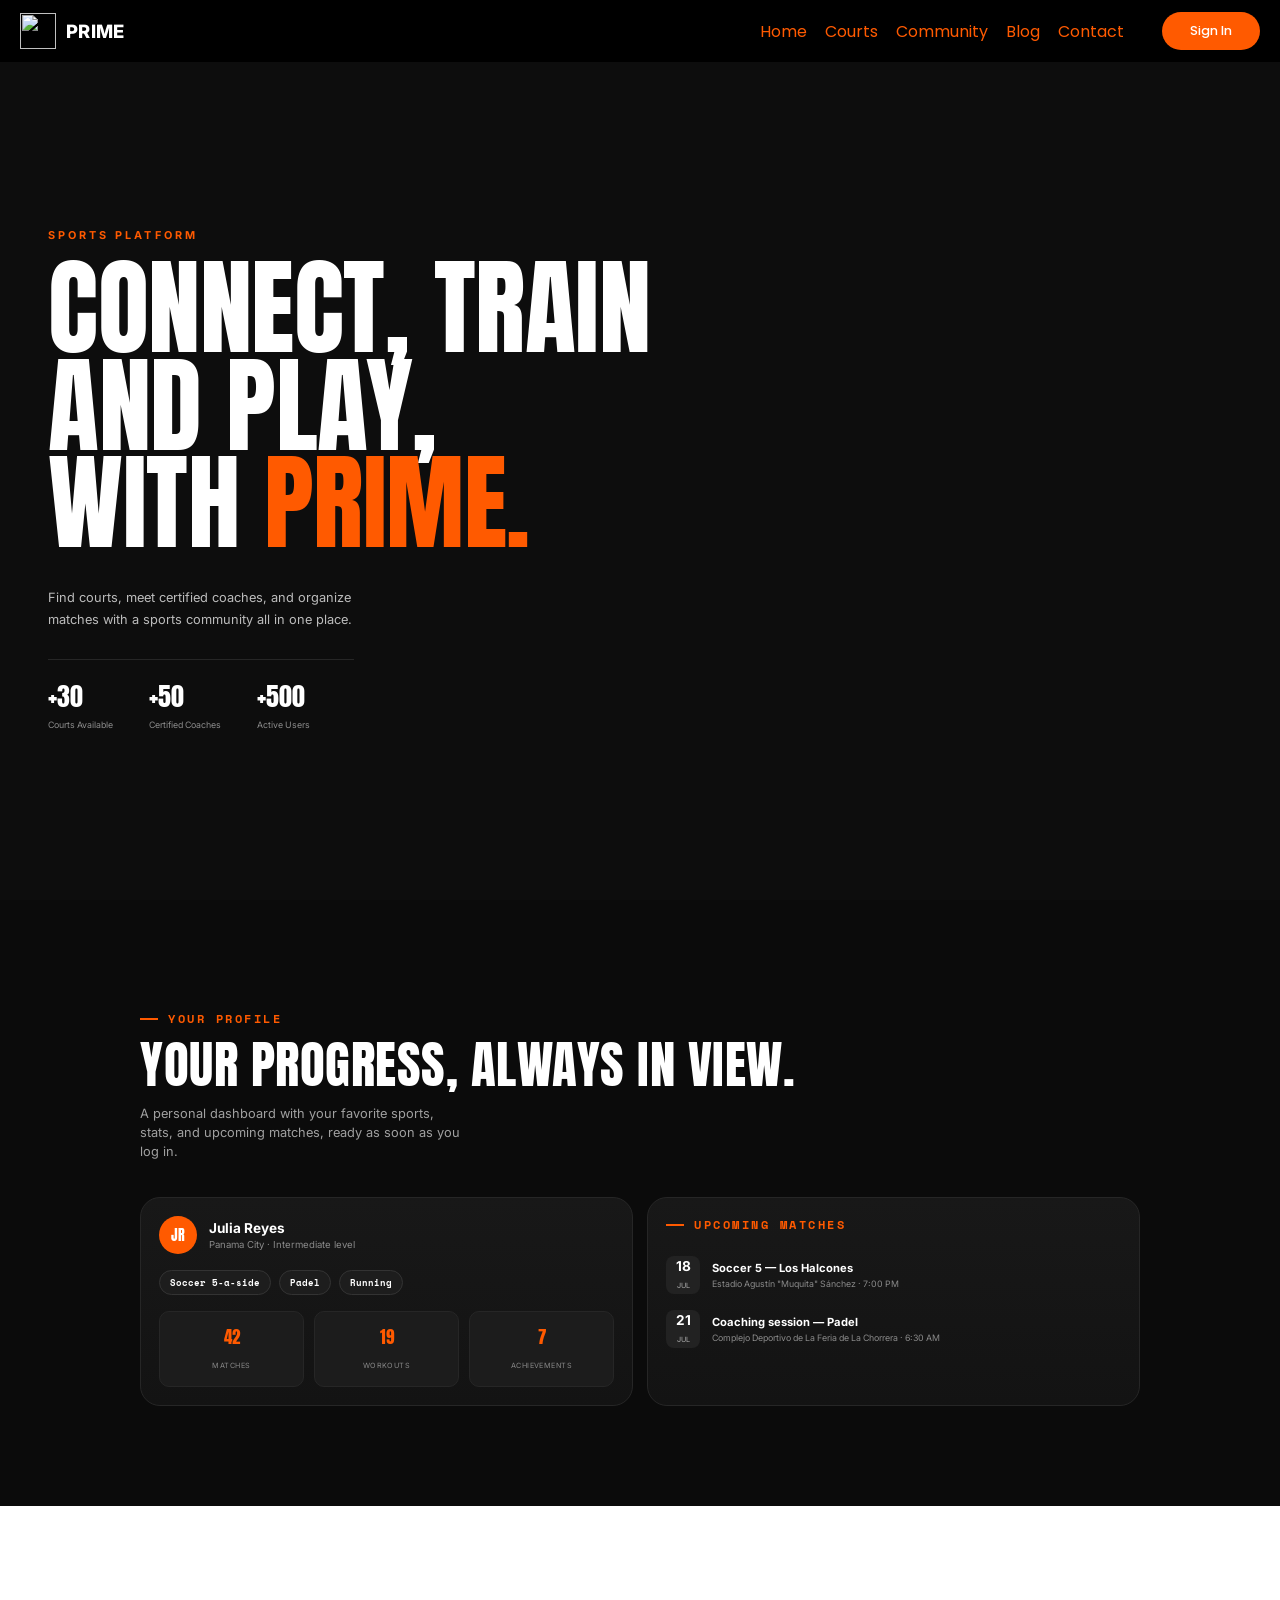
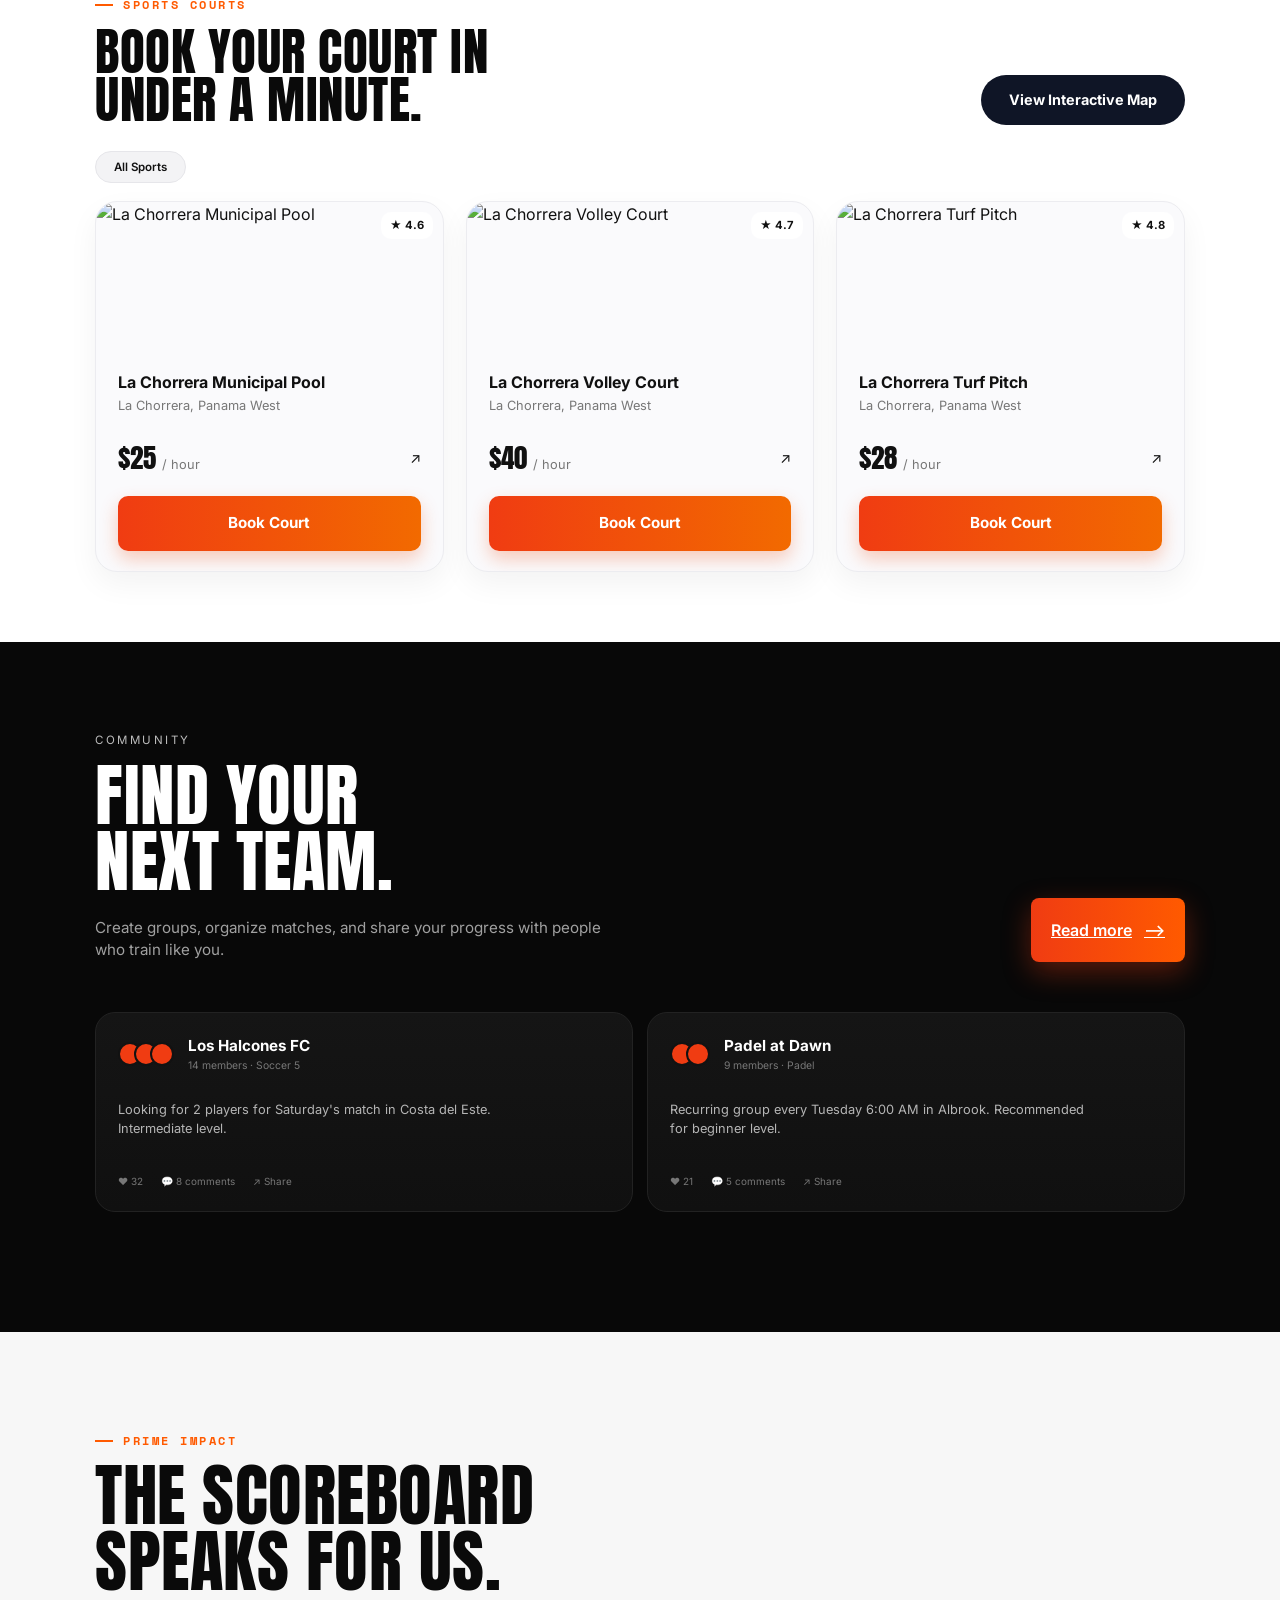
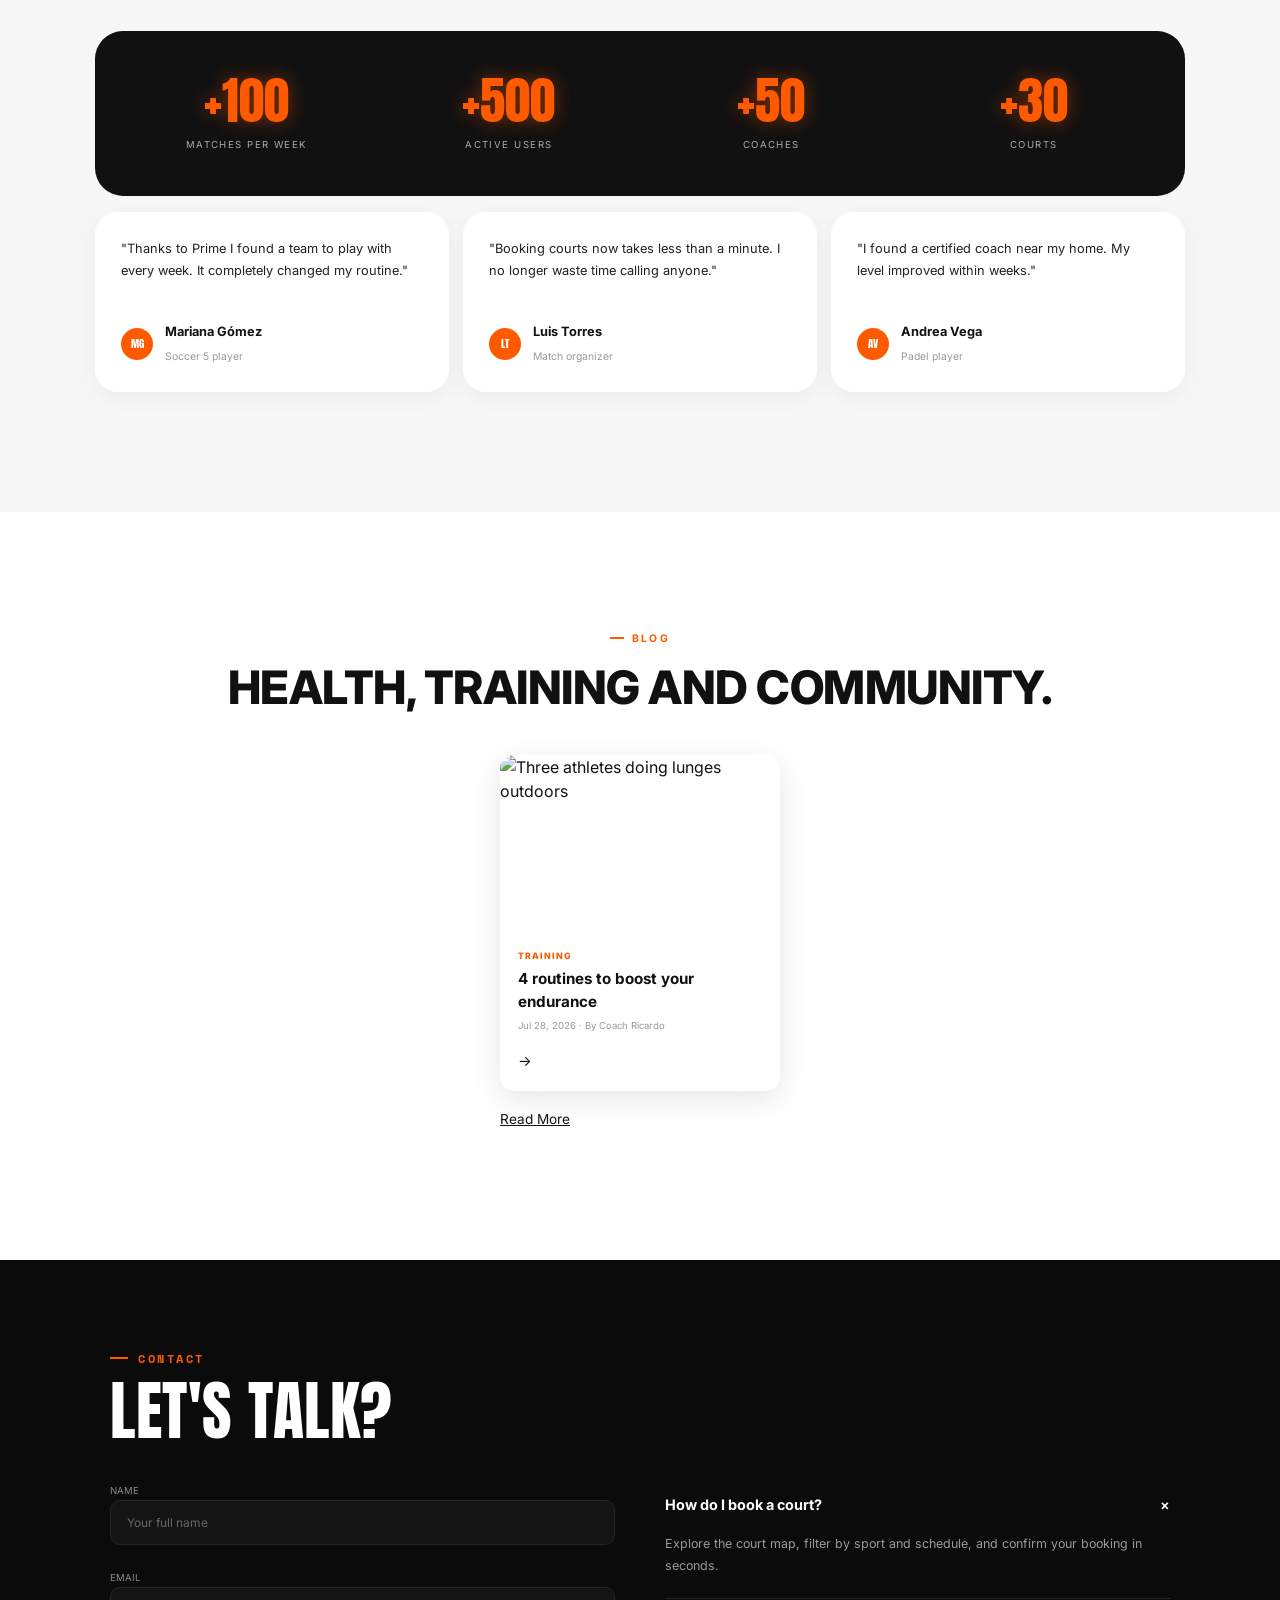
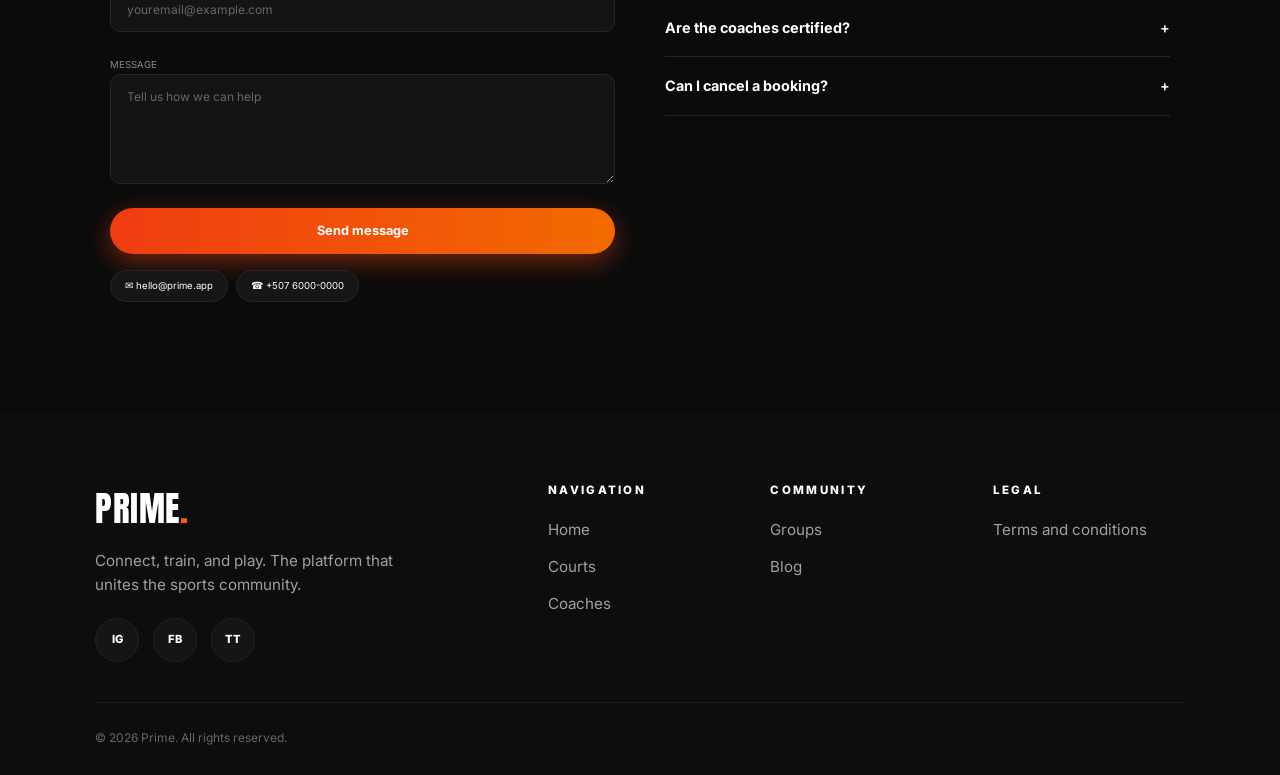
==== Linking.html @ 1e7c61e5 "Add files via upload" ====
<!DOCTYPE html>
<html lang="en">
<head>
  <meta charset="UTF-8">
  <meta name="viewport" content="width=device-width, initial-scale=1.0">
  <title>PRIME | Connect, Train and Play</title>
  <link rel="preconnect" href="https://fonts.googleapis.com">
  <link rel="preconnect" href="https://fonts.gstatic.com" crossorigin>
  <link href="https://fonts.googleapis.com/css2?family=Anton&family=Inter:wght@400;500;600;700;800&family=Poppins:wght@400;500;600&family=Space+Mono:wght@400;700&display=swap" rel="stylesheet">
  <link rel="stylesheet" href="styles.css">
</head>
<body>

  <!-- ===================== NAVBAR ===================== -->
  <header class="navbar">
    <a href="#home" class="brand">
      <img src="images/logo.png" alt="" class="brand-icon">
      <span>PRIME</span>
    </a>
    <nav class="nav-menu">
      <a href="#home">Home</a>
      <a href="#courts">Courts</a>
      <a href="#community">Community</a>
      <a href="#blog">Blog</a>
      <a href="#contact">Contact</a>
    </nav>
    <a href="signin.html" class="btn-pill">Sign In</a>
  </header>

  <main>

    <!-- ===================== HERO ===================== -->
    <section class="hero" id="home">
      <div class="hero-inner">
        <p class="eyebrow">SPORTS PLATFORM</p>
        <h1 class="hero-title">
          CONNECT, TRAIN<br>
          AND PLAY,<br>
          WITH <span class="accent">PRIME.</span>
        </h1>
        <p class="hero-text">Find courts, meet certified coaches, and organize matches with a sports community all in one place.</p>

        <ul class="hero-stats">
          <li><strong>+30</strong><span>Courts Available</span></li>
          <li><strong>+50</strong><span>Certified Coaches</span></li>
          <li><strong>+500</strong><span>Active Users</span></li>
        </ul>
      </div>
    </section>

    <!-- ===================== YOUR PROFILE ===================== -->
    <section class="profile" id="profile">
      <div class="container">
        <p class="kicker mono"><span class="dash"></span>YOUR PROFILE</p>
        <h2 class="title title-light">YOUR PROGRESS, ALWAYS IN VIEW.</h2>
        <p class="lead lead-light">A personal dashboard with your favorite sports, stats, and upcoming matches, ready as soon as you log in.</p>

        <div class="profile-grid">

          <!-- Tarjeta de perfil -->
          <article class="card-dark profile-card">
            <div class="profile-head">
              <div class="avatar">JR</div>
              <div>
                <h3>Julia Reyes</h3>
                <p>Panama City · Intermediate level</p>
              </div>
            </div>
            <ul class="chips">
              <li>Soccer 5-a-side</li>
              <li>Padel</li>
              <li>Running</li>
            </ul>
            <ul class="stat-boxes">
              <li><strong>42</strong><span>MATCHES</span></li>
              <li><strong>19</strong><span>WORKOUTS</span></li>
              <li><strong>7</strong><span>ACHIEVEMENTS</span></li>
            </ul>
          </article>

          <!-- Próximos partidos -->
          <article class="card-dark matches-card">
            <p class="kicker mono small"><span class="dash"></span>UPCOMING MATCHES</p>
            <ul class="match-list">
              <li>
                <div class="date-box"><strong>18</strong><span>JUL</span></div>
                <div>
                  <h4>Soccer 5 — Los Halcones</h4>
                  <p>Estadio Agustín "Muquita" Sánchez · 7:00 PM</p>
                </div>
              </li>
              <li>
                <div class="date-box"><strong>21</strong><span>JUL</span></div>
                <div>
                  <h4>Coaching session — Padel</h4>
                  <p>Complejo Deportivo de La Feria de La Chorrera · 6:30 AM</p>
                </div>
              </li>
            </ul>
          </article>

        </div>
      </div>
    </section>

    <!-- ===================== COURTS + SIGN IN (zona clara) ===================== -->
    <div class="light-zone">

      <section class="courts" id="courts">
        <div class="container">
          <div class="section-top">
            <div>
              <p class="kicker mono"><span class="dash"></span>SPORTS COURTS</p>
              <h2 class="title title-dark">BOOK YOUR COURT IN<br>UNDER A MINUTE.</h2>
            </div>
            <a href="map.html" class="btn-navy">View Interactive Map</a>
          </div>

          <div class="filters">
            <button type="button" class="filter active">All Sports</button>
          </div>

          <div class="court-grid">

            <article class="court-card">
              <div class="court-photo">
                <img src="images/pool.jpg" alt="La Chorrera Municipal Pool">
                <span class="rating">★ 4.6</span>
              </div>
              <div class="court-body">
                <h3>La Chorrera Municipal Pool</h3>
                <p class="place">La Chorrera, Panama West</p>
                <div class="price-row">
                  <p class="price">$25 <small>/ hour</small></p>
                  <span class="arrow">↗</span>
                </div>
                <a href="signin.html" class="btn-orange">Book Court</a>
              </div>
            </article>

            <article class="court-card">
              <div class="court-photo">
                <img src="images/volley.jpg" alt="La Chorrera Volley Court">
                <span class="rating">★ 4.7</span>
              </div>
              <div class="court-body">
                <h3>La Chorrera Volley Court</h3>
                <p class="place">La Chorrera, Panama West</p>
                <div class="price-row">
                  <p class="price">$40 <small>/ hour</small></p>
                  <span class="arrow">↗</span>
                </div>
                <a href="signin.html" class="btn-orange">Book Court</a>
              </div>
            </article>

            <article class="court-card">
              <div class="court-photo">
                <img src="images/turf.jpg" alt="La Chorrera Turf Pitch">
                <span class="rating">★ 4.8</span>
              </div>
              <div class="court-body">
                <h3>La Chorrera Turf Pitch</h3>
                <p class="place">La Chorrera, Panama West</p>
                <div class="price-row">
                  <p class="price">$28 <small>/ hour</small></p>
                  <span class="arrow">↗</span>
                </div>
                <a href="signin.html" class="btn-orange">Book Court</a>
              </div>
            </article>

          </div>
        </div>
      </section>

    </div>

    <!-- ===================== COMMUNITY ===================== -->
    <section class="community" id="community">
      <div class="container">
        <p class="kicker-plain">COMMUNITY</p>
        <div class="section-top">
          <div>
            <h2 class="title title-light">FIND YOUR<br>NEXT TEAM.</h2>
            <p class="lead lead-light">Create groups, organize matches, and share your progress with people who train like you.</p>
          </div>
          <a href="community.html" class="btn-readmore">Read more <span>⟶</span></a>
        </div>

        <div class="group-grid">
          <article class="group-card">
            <div class="group-head">
              <div class="dots"><i></i><i></i><i></i></div>
              <div>
                <h3>Los Halcones FC</h3>
                <p class="meta">14 members · Soccer 5</p>
              </div>
            </div>
            <p class="group-text">Looking for 2 players for Saturday's match in Costa del Este. Intermediate level.</p>
            <div class="group-actions">
              <span>♥ 32</span><span>💬 8 comments</span><span>↗ Share</span>
            </div>
          </article>

          <article class="group-card">
            <div class="group-head">
              <div class="dots"><i></i><i></i></div>
              <div>
                <h3>Padel at Dawn</h3>
                <p class="meta">9 members · Padel</p>
              </div>
            </div>
            <p class="group-text">Recurring group every Tuesday 6:00 AM in Albrook. Recommended for beginner level.</p>
            <div class="group-actions">
              <span>♥ 21</span><span>💬 5 comments</span><span>↗ Share</span>
            </div>
          </article>
        </div>
      </div>
    </section>

    <!-- ===================== PRIME IMPACT ===================== -->
    <section class="impact" id="impact">
      <div class="container">
        <p class="kicker mono"><span class="dash"></span>PRIME IMPACT</p>
        <h2 class="title title-dark">THE SCOREBOARD<br>SPEAKS FOR US.</h2>

        <ul class="scoreboard">
          <li><strong>+100</strong><span>MATCHES PER WEEK</span></li>
          <li><strong>+500</strong><span>ACTIVE USERS</span></li>
          <li><strong>+50</strong><span>COACHES</span></li>
          <li><strong>+30</strong><span>COURTS</span></li>
        </ul>

        <div class="testimonials">
          <blockquote class="testimonial">
            <p>"Thanks to Prime I found a team to play with every week. It completely changed my routine."</p>
            <footer><div class="avatar sm">MG</div><div><b>Mariana Gómez</b><small>Soccer 5 player</small></div></footer>
          </blockquote>
          <blockquote class="testimonial">
            <p>"Booking courts now takes less than a minute. I no longer waste time calling anyone."</p>
            <footer><div class="avatar sm">LT</div><div><b>Luis Torres</b><small>Match organizer</small></div></footer>
          </blockquote>
          <blockquote class="testimonial">
            <p>"I found a certified coach near my home. My level improved within weeks."</p>
            <footer><div class="avatar sm">AV</div><div><b>Andrea Vega</b><small>Padel player</small></div></footer>
          </blockquote>
        </div>
      </div>
    </section>

    <!-- ===================== BLOG ===================== -->
    <section class="blog" id="blog">
      <div class="container blog-inner">
        <p class="kicker-center"><span class="dash"></span>BLOG</p>
        <h2 class="blog-title">HEALTH, TRAINING AND COMMUNITY.</h2>

        <article class="post-card">
          <img src="images/blog-training.jpg" alt="Three athletes doing lunges outdoors">
          <div class="post-body">
            <p class="tag">TRAINING</p>
            <h3>4 routines to boost your endurance</h3>
            <p class="post-meta">Jul 28, 2026 · By Coach Ricardo</p>
            <span class="post-arrow">→</span>
          </div>
        </article>
        <a href="training.html" class="readmore-link">Read More</a>
      </div>
    </section>

    <!-- ===================== CONTACT ===================== -->
    <section class="contact" id="contact">
      <div class="container">
        <p class="kicker mono"><span class="dash"></span>CONTACT</p>
        <h2 class="title title-light">LET'S TALK?</h2>

        <div class="contact-grid">
          <form class="contact-form" action="#" method="post">
            <label for="c-name">NAME</label>
            <input type="text" id="c-name" name="name" placeholder="Your full name" required>

            <label for="c-email">EMAIL</label>
            <input type="email" id="c-email" name="email" placeholder="youremail@example.com" required>

            <label for="c-message">MESSAGE</label>
            <textarea id="c-message" name="message" placeholder="Tell us how we can help"></textarea>

            <button type="submit" class="btn-send">Send message</button>

            <div class="contact-pills">
              <a href="mailto:hello@prime.app">✉ hello@prime.app</a>
              <a href="tel:+50760000000">☎ +507 6000-0000</a>
            </div>
          </form>

          <div class="faq faq-dark">
            <details open>
              <summary>How do I book a court?</summary>
              <p>Explore the court map, filter by sport and schedule, and confirm your booking in seconds.</p>
            </details>
            <details>
              <summary>Are the coaches certified?</summary>
              <p>Yes. Every coach on Prime is certified and verified by our team.</p>
            </details>
            <details>
              <summary>Can I cancel a booking?</summary>
              <p>Yes. You can cancel from your account before the scheduled time.</p>
            </details>
          </div>
        </div>
      </div>
    </section>

  </main>

  <!-- ===================== FOOTER ===================== -->
  <footer class="footer footer-dark">
    <div class="container">
      <div class="footer-grid">
        <div class="footer-brand">
          <h2 class="logo-word">PRIME<span>.</span></h2>
          <p>Connect, train, and play. The platform that unites the sports community.</p>
          <div class="socials">
            <a href="#">IG</a><a href="#">FB</a><a href="#">TT</a>
          </div>
        </div>
        <div>
          <h4>NAVIGATION</h4>
          <a href="#home">Home</a>
          <a href="#courts">Courts</a>
          <a href="#">Coaches</a>
        </div>
        <div>
          <h4>COMMUNITY</h4>
          <a href="#community">Groups</a>
          <a href="#blog">Blog</a>
        </div>
        <div>
          <h4>LEGAL</h4>
          <a href="#">Terms and conditions</a>
        </div>
      </div>
      <p class="copyright">© 2026 Prime. All rights reserved.</p>
    </div>
  </footer>

</body>
</html>
---- styles.css ----
/* =========================================================
   PRIME — styles.css
   ========================================================= */

:root {
  --black: #0a0a0a;
  --dark: #0f0f0f;
  --card: #161616;
  --card-line: #262626;
  --orange: #ff5a00;
  --orange-2: #f26a00;
  --red-orange: #f03c12;
  --navy: #0f1526;
  --text-dark: #111;
  --muted: #8a8a8a;
  --light-bg: #f7f7f7;
  --font-display: 'Anton', 'Impact', sans-serif;
  --font-body: 'Inter', sans-serif;
  --font-nav: 'Poppins', sans-serif;
  --font-mono: 'Space Mono', monospace;
}

* { margin: 0; padding: 0; box-sizing: border-box; }
html { scroll-behavior: smooth; }
body {
  font-family: var(--font-body);
  background: var(--dark);
  color: #fff;
  line-height: 1.5;
}
a { color: inherit; text-decoration: none; }
ul { list-style: none; }
img { display: block; max-width: 100%; }
button { font-family: inherit; cursor: pointer; }

.container { width: min(1500px, 100% - 200px); margin: 0 auto; }
.accent { color: var(--orange); }
.mono { font-family: var(--font-mono); }

/* ---------- Titles / eyebrows ---------- */
.kicker {
  display: flex; align-items: center; gap: 10px;
  color: var(--orange); font-size: .72rem; font-weight: 700;
  letter-spacing: .22em; margin-bottom: 14px;
}
.kicker.small { margin-bottom: 18px; }
.kicker .dash { width: 18px; height: 2px; background: var(--orange); display: inline-block; }
.kicker-plain {
  color: #bdbdbd; font-size: .72rem; letter-spacing: .22em; margin-bottom: 14px;
}
.title {
  font-family: var(--font-display);
  font-weight: 400; text-transform: uppercase;
  font-size: clamp(2.6rem, 5vw, 4.4rem); line-height: .95; letter-spacing: .5px;
}
.title-light { color: #fff; }
.title-dark { color: #0a0a0a; }
.lead { max-width: 520px; font-size: .95rem; color: #8f8f8f; margin-top: 18px; }
.lead-light { color: #a0a0a0; }

.section-top {
  display: flex; justify-content: space-between; align-items: flex-end;
  gap: 24px; flex-wrap: wrap;
}

/* ---------- Buttons ---------- */
.btn-pill {
  background: var(--orange); color: #fff;
  font: 500 .8rem var(--font-nav);
  padding: 10px 28px; border-radius: 999px;
}
.btn-navy {
  background: var(--navy); color: #fff; font-weight: 700; font-size: .9rem;
  padding: 14px 28px; border-radius: 999px;
}
.btn-orange {
  display: block; text-align: center; color: #fff; font-weight: 700; font-size: .95rem;
  padding: 16px; border-radius: 10px;
  background: linear-gradient(90deg, var(--red-orange), var(--orange-2));
  box-shadow: 0 8px 18px rgba(240, 80, 18, .28);
}

/* =========================================================
   NAVBAR
   ========================================================= */
.navbar {
  position: sticky; top: 0; z-index: 50;
  display: flex; align-items: center; justify-content: space-between;
  background: #000; height: 62px; padding: 0 20px;
}
.brand { display: flex; align-items: center; gap: 10px; font: 800 1.15rem var(--font-body); letter-spacing: .02em; }
.brand-icon { width: 36px; height: 36px; object-fit: contain; }
.nav-menu { display: flex; gap: 14px; margin-left: auto; margin-right: 36px; }
.nav-menu a { color: var(--orange); font: 400 1rem var(--font-nav); padding: 0 2px; transition: .2s; }
.nav-menu a:hover { color: #fff; }

/* =========================================================
   HERO
   ========================================================= */
.hero {
  min-height: calc(100vh - 62px);
  display: flex; align-items: center;
  background: #0d0d0d;
}
.hero-inner { padding: 0 48px; }
.hero .eyebrow {
  color: var(--orange); font: 700 .68rem var(--font-body);
  letter-spacing: .28em; margin-bottom: 18px;
}
.hero-title {
  font-family: var(--font-display); font-weight: 400;
  font-size: clamp(4rem, 8.2vw, 7.4rem); line-height: .93;
  letter-spacing: -.5px; text-transform: uppercase;
}
.hero-text { max-width: 340px; margin-top: 34px; font-size: .8rem; color: #bcbcbc; line-height: 1.7; }
.hero-stats {
  display: flex; gap: 36px; margin-top: 28px; padding-top: 22px;
  border-top: 1px solid #262626; width: 306px;
}
.hero-stats strong { display: block; font: 400 1.6rem var(--font-display); line-height: 1.1; }
.hero-stats span { font-size: .55rem; color: #8c8c8c; white-space: nowrap; }

/* =========================================================
   PROFILE
   ========================================================= */
.profile { background: #0b0b0b; padding: 110px 0 100px; }
.profile .container { width: min(1000px, 100% - 120px); margin: 0 auto; }
.profile .title { font-size: clamp(2.2rem, 4vw, 3.4rem); }
.profile .lead { font-size: .8rem; max-width: 330px; margin-top: 14px; }
.profile-grid {
  display: grid; grid-template-columns: 1fr 1fr; gap: 14px; margin-top: 36px;
}
.card-dark {
  background: linear-gradient(180deg, #181818, #131313);
  border: 1px solid #262626; border-radius: 20px; padding: 18px;
}
.profile-head { display: flex; align-items: center; gap: 12px; }
.profile-head h3 { font-size: .85rem; font-weight: 700; }
.profile-head p { font-size: .6rem; color: #8a8a8a; }
.avatar {
  width: 38px; height: 38px; border-radius: 50%;
  background: var(--orange); color: #fff;
  display: grid; place-items: center;
  font: 400 .85rem var(--font-display);
}
.avatar.sm { width: 32px; height: 32px; font-size: .7rem; flex-shrink: 0; }
.chips { display: flex; gap: 8px; margin: 16px 0; }
.chips li {
  font: 700 .55rem var(--font-mono); border: 1px solid #333; background: #1d1d1d;
  padding: 5px 10px; border-radius: 999px;
}
.stat-boxes { display: grid; grid-template-columns: repeat(3, 1fr); gap: 10px; }
.stat-boxes li {
  background: #1c1c1c; border: 1px solid #262626; border-radius: 10px;
  text-align: center; padding: 12px 6px;
}
.stat-boxes strong { display: block; color: var(--orange); font: 400 1.05rem var(--font-display); }
.stat-boxes span { font-size: .45rem; color: #888; letter-spacing: .06em; }
.match-list { display: grid; gap: 8px; }
.match-list li { display: flex; align-items: center; gap: 12px; padding: 4px 0; }
.date-box {
  width: 34px; height: 38px; border-radius: 8px; background: #222;
  display: grid; place-items: center; text-align: center; line-height: 1;
}
.date-box strong { font-size: .85rem; }
.date-box span { font-size: .45rem; color: #aaa; }
.match-list h4 { font-size: .7rem; }
.match-list p { font-size: .55rem; color: #8a8a8a; }

/* =========================================================
   LIGHT ZONE (courts + sign in + footer)
   ========================================================= */
.light-zone { background: #fff; color: var(--text-dark); }

.courts { padding: 90px 0 70px; }
.courts .container { width: min(1500px, 100% - 190px); }
.courts .title { font-size: clamp(2.2rem, 4vw, 3.3rem); line-height: .95; }

.filters { margin: 26px 0 18px; }
.filter {
  background: #f3f3f5; border: 1px solid #e6e6ea; border-radius: 999px;
  font-weight: 600; font-size: .72rem; padding: 8px 18px; color: #111;
}

.court-grid { display: grid; grid-template-columns: repeat(3, 1fr); gap: 22px; }
.court-card {
  background: #fafafc; border: 1px solid #ececf0; border-radius: 22px;
  overflow: hidden; box-shadow: 0 12px 30px rgba(0,0,0,.05);
}
.court-photo { position: relative; height: 150px; }
.court-photo img { width: 100%; height: 100%; object-fit: cover; }
.rating {
  position: absolute; top: 10px; right: 10px;
  background: rgba(255,255,255,.92); border-radius: 10px;
  font-size: .7rem; font-weight: 700; padding: 5px 9px;
}
.court-body { padding: 18px 22px 20px; }
.court-body h3 { font-size: 1rem; font-weight: 700; }
.court-body .place { font-size: .8rem; color: #777; margin-top: 2px; }
.price-row { display: flex; justify-content: space-between; align-items: center; margin: 22px 0 18px; }
.price { font: 400 1.7rem var(--font-display); }
.price small { font: 400 .8rem var(--font-body); color: #777; }
.arrow { font-size: .9rem; }

/* ---------- FAQ (shared) ---------- */
.faq details { border-bottom: 1px solid #e6e6ea; }
.faq summary {
  list-style: none; cursor: pointer; display: flex; justify-content: space-between; align-items: center;
  padding: 26px 0; font-weight: 700; font-size: 1.1rem;
}
.faq summary::-webkit-details-marker { display: none; }
.faq summary::after { content: "+"; font-weight: 600; }
.faq details[open] summary::after { content: "×"; }
.faq details p { padding-bottom: 22px; color: #777; font-size: .95rem; line-height: 1.7; }
.faq-dark details { border-color: #262626; }
.faq-dark summary { color: #fff; font-size: .9rem; padding: 18px 0; }
.faq-dark details p { color: #9a9a9a; font-size: .78rem; }

/* ---------- Footers ---------- */
.footer { padding: 70px 0 28px; }
.footer .container { width: min(1500px, 100% - 190px); }
.footer-grid { display: grid; grid-template-columns: 2.2fr 1fr 1fr 1fr; gap: 30px; }
.logo-word { font: 400 2.2rem var(--font-display); letter-spacing: .5px; }
.logo-word span { color: var(--orange); }
.footer-brand p { max-width: 330px; font-size: .95rem; line-height: 1.6; margin: 14px 0 20px; }
.footer h4 { font-size: .72rem; letter-spacing: .2em; font-weight: 800; margin-bottom: 20px; }
.footer-grid a { display: block; font-size: .95rem; margin-bottom: 14px; }
.socials { display: flex; gap: 14px; }
.socials a {
  width: 44px; height: 44px; border-radius: 50%; display: grid !important; place-items: center;
  font-size: .7rem; font-weight: 800; margin: 0 !important; border: 1px solid transparent;
}
.copyright { margin-top: 40px; padding-top: 26px; font-size: .75rem; border-top: 1px solid; }


.footer-dark { background: #0d0d0d; color: #fff; }
.footer-dark p, .footer-dark .footer-grid a { color: #a0a0a0; }
.footer-dark h4 { color: #fff; }
.footer-dark .socials a { background: #151515; color: #fff; border-color: #222; }
.footer-dark .copyright { border-color: #1e1e1e; color: #666; }

/* =========================================================
   COMMUNITY
   ========================================================= */
.community { background: #080808; padding: 90px 0 120px; }
.community .container { width: min(1500px, 100% - 190px); }
.community .title { font-size: clamp(3rem, 5.4vw, 4.8rem); }
.community .lead { font-size: .95rem; margin-top: 22px; }
.btn-readmore {
  display: inline-flex; gap: 12px; align-items: center; color: #fff; font-weight: 600;
  background: linear-gradient(90deg, var(--red-orange), var(--orange));
  padding: 20px 20px; border-radius: 8px; box-shadow: 0 10px 28px rgba(240, 60, 18, .35);
  text-decoration: underline;
}
.group-grid { display: grid; grid-template-columns: 1fr 1fr; gap: 14px; margin-top: 50px; }
.group-card {
  background: linear-gradient(180deg, #151515, #101010);
  border: 1px solid #222; border-radius: 20px; padding: 22px; min-height: 200px;
}
.group-head { display: flex; align-items: center; gap: 14px; }
.dots { display: flex; }
.dots i {
  width: 24px; height: 24px; border-radius: 50%; background: var(--red-orange);
  margin-left: -8px; border: 2px solid #121212;
}
.dots i:first-child { margin-left: 0; }
.group-head h3 { font-size: .95rem; }
.meta { font-size: .65rem; color: #777; }
.group-text { margin-top: 26px; font-size: .8rem; color: #b5b5b5; max-width: 420px; }
.group-actions { display: flex; gap: 18px; margin-top: 36px; font-size: .62rem; color: #777; }

/* =========================================================
   IMPACT
   ========================================================= */
.impact { background: var(--light-bg); color: #111; padding: 100px 0 120px; }
.impact .container { width: min(1500px, 100% - 190px); }
.impact .title { font-size: clamp(3rem, 5.4vw, 4.8rem); }
.scoreboard {
  display: grid; grid-template-columns: repeat(4, 1fr);
  background: #111; border-radius: 28px; padding: 44px 20px; margin-top: 36px; text-align: center;
}
.scoreboard strong {
  display: block; color: var(--orange); font: 400 3.2rem var(--font-display); line-height: 1;
  text-shadow: 0 0 18px rgba(255, 90, 0, .45);
}
.scoreboard span { display: block; margin-top: 12px; font-size: .6rem; letter-spacing: .15em; color: #aaa; }
.testimonials { display: grid; grid-template-columns: repeat(3, 1fr); gap: 14px; margin-top: 16px; }
.testimonial { background: #fff; border-radius: 22px; padding: 26px; box-shadow: 0 6px 24px rgba(0,0,0,.05); }
.testimonial p { font-size: .8rem; line-height: 1.7; color: #222; min-height: 60px; }
.testimonial footer { display: flex; align-items: center; gap: 12px; margin-top: 24px; }
.testimonial b { display: block; font-size: .8rem; }
.testimonial small { font-size: .65rem; color: #999; }

/* =========================================================
   BLOG
   ========================================================= */
.blog { background: #fff; color: #111; padding: 120px 0 130px; text-align: center; }
.blog-inner { width: min(900px, 100% - 60px) !important; }
.kicker-center {
  display: flex; justify-content: center; align-items: center; gap: 8px;
  color: var(--orange); font: 700 .65rem var(--font-body); letter-spacing: .2em; margin-bottom: 14px;
}
.kicker-center .dash { width: 14px; height: 2px; background: var(--orange); }
.blog-title { font: 800 clamp(2rem, 3.6vw, 3rem) var(--font-body); letter-spacing: -.5px; }
.post-card {
  width: 280px; margin: 40px auto 18px; text-align: left; background: #fff;
  border-radius: 14px; overflow: hidden; box-shadow: 0 8px 30px rgba(0,0,0,.1);
}
.post-card img { width: 100%; height: 178px; object-fit: cover; }
.post-body { padding: 16px 18px 20px; }
.tag { color: var(--orange); font-size: .55rem; font-weight: 800; letter-spacing: .12em; }
.post-body h3 { font-size: .95rem; margin: 6px 0; }
.post-meta { font-size: .6rem; color: #999; }
.post-arrow { display: block; margin-top: 16px; font-size: .9rem; }
.readmore-link { display: block; width: 280px; margin: 0 auto; text-align: left; font-size: .85rem; text-decoration: underline; }

/* =========================================================
   CONTACT
   ========================================================= */
.contact { background: #0b0b0b; padding: 90px 0 110px; }
.contact .container { width: min(1500px, 100% - 220px); }
.contact .title { font-size: clamp(3rem, 5vw, 4.4rem); margin-bottom: 34px; }
.contact-grid { display: grid; grid-template-columns: 1fr 1fr; gap: 50px; }
.contact-form label { color: #8a8a8a; font-size: .6rem; margin-bottom: 8px; }
.contact-form input, .contact-form textarea {
  width: 100%; background: #141414; border: 1px solid #262626; border-radius: 10px;
  padding: 14px 16px; color: #fff; font: .75rem var(--font-body); margin-bottom: 18px;
}
.contact-form textarea { height: 110px; resize: vertical; }
.contact-form input::placeholder, .contact-form textarea::placeholder { color: #666; }
.btn-send {
  width: 100%; height: 46px; border: 0; border-radius: 999px; color: #fff; font-weight: 700; font-size: .8rem;
  background: linear-gradient(90deg, var(--red-orange), var(--orange-2));
  box-shadow: 0 8px 26px rgba(240, 70, 18, .45);
}
.contact-pills { display: flex; gap: 8px; margin-top: 16px; }
.contact-pills a {
  background: #161616; border: 1px solid #262626; border-radius: 999px;
  font-size: .6rem; padding: 8px 14px;
}

/* =========================================================
   RESPONSIVE
   ========================================================= */
@media (max-width: 900px) {
  .container, .courts .container, .footer .container,
  .community .container, .impact .container, .contact .container {
    width: calc(100% - 40px);
  }
  .navbar { padding: 0 14px; }
  .nav-menu { display: none; }
  .hero-inner { padding: 0 20px; }
  .profile-grid, .court-grid, .group-grid,
  .testimonials, .contact-grid { grid-template-columns: 1fr; }
  .scoreboard { grid-template-columns: 1fr 1fr; gap: 30px 0; }
  .footer-grid { grid-template-columns: 1fr 1fr; }
}
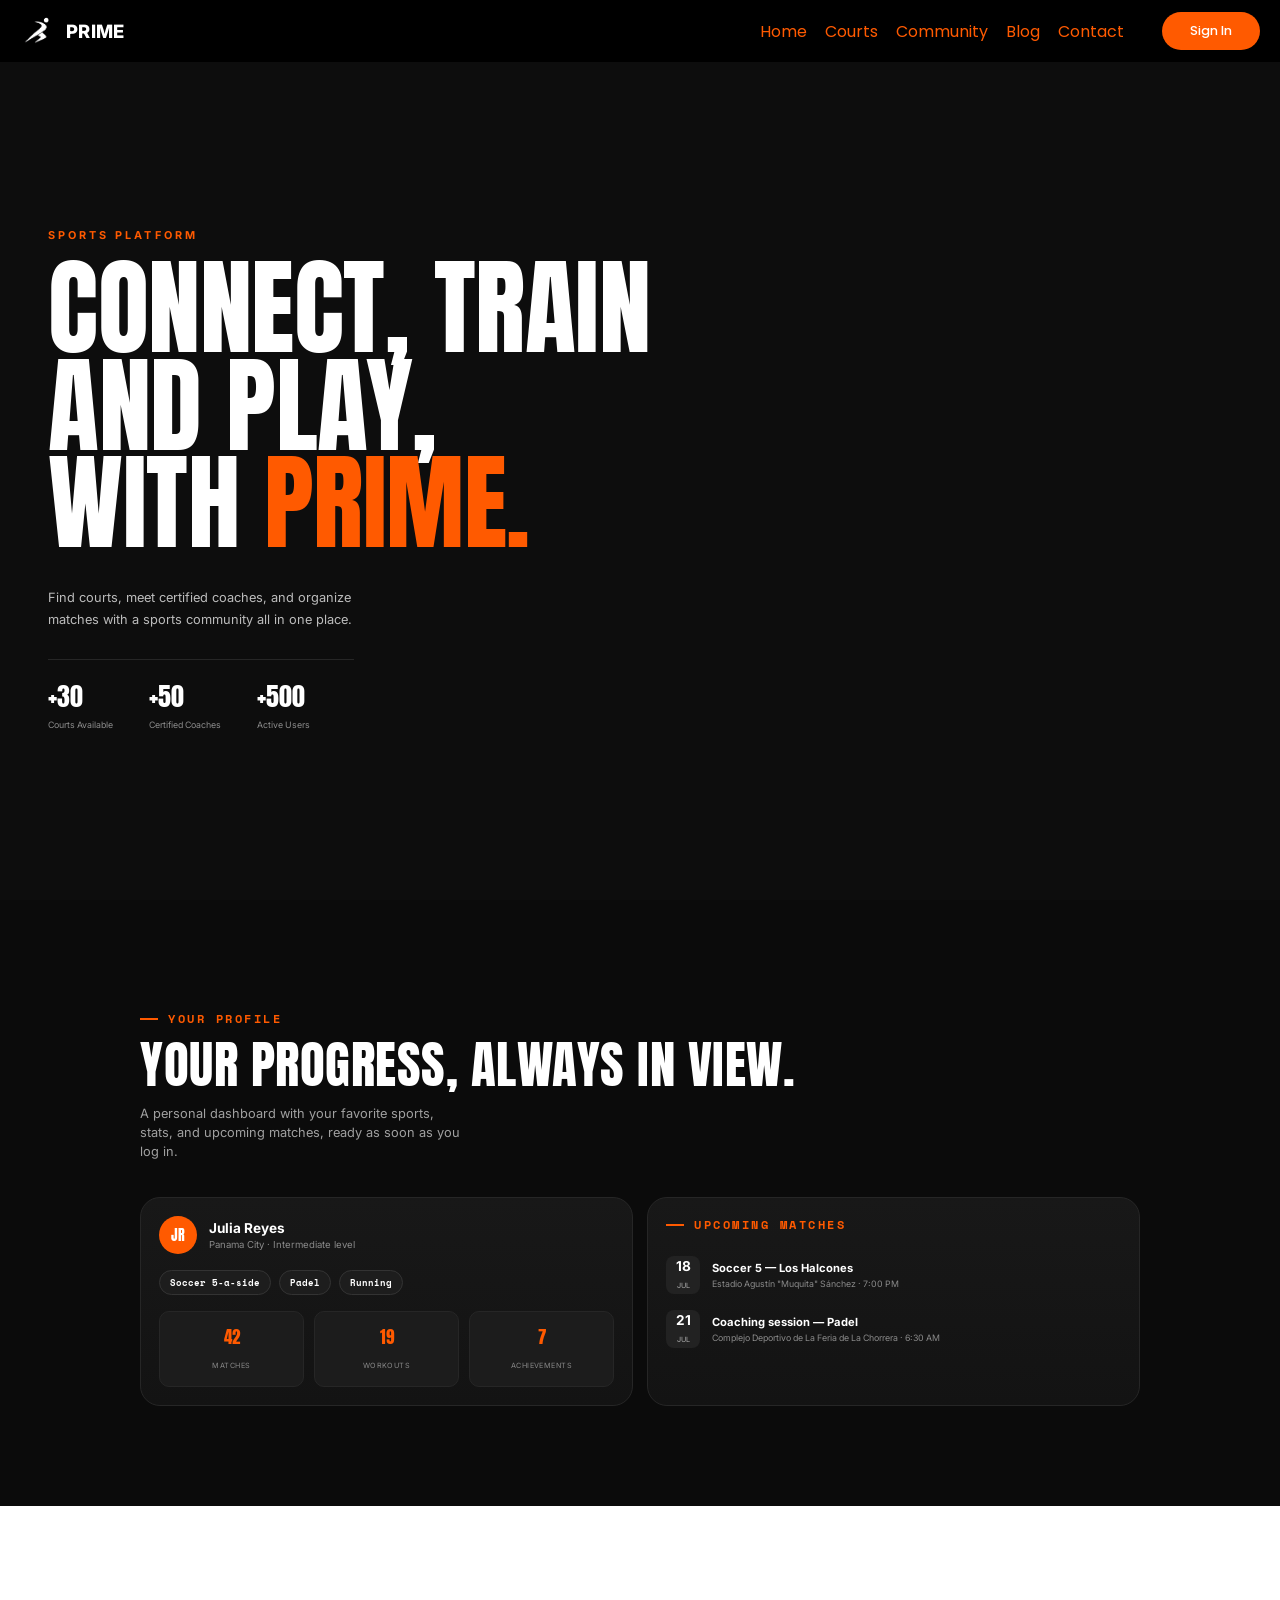
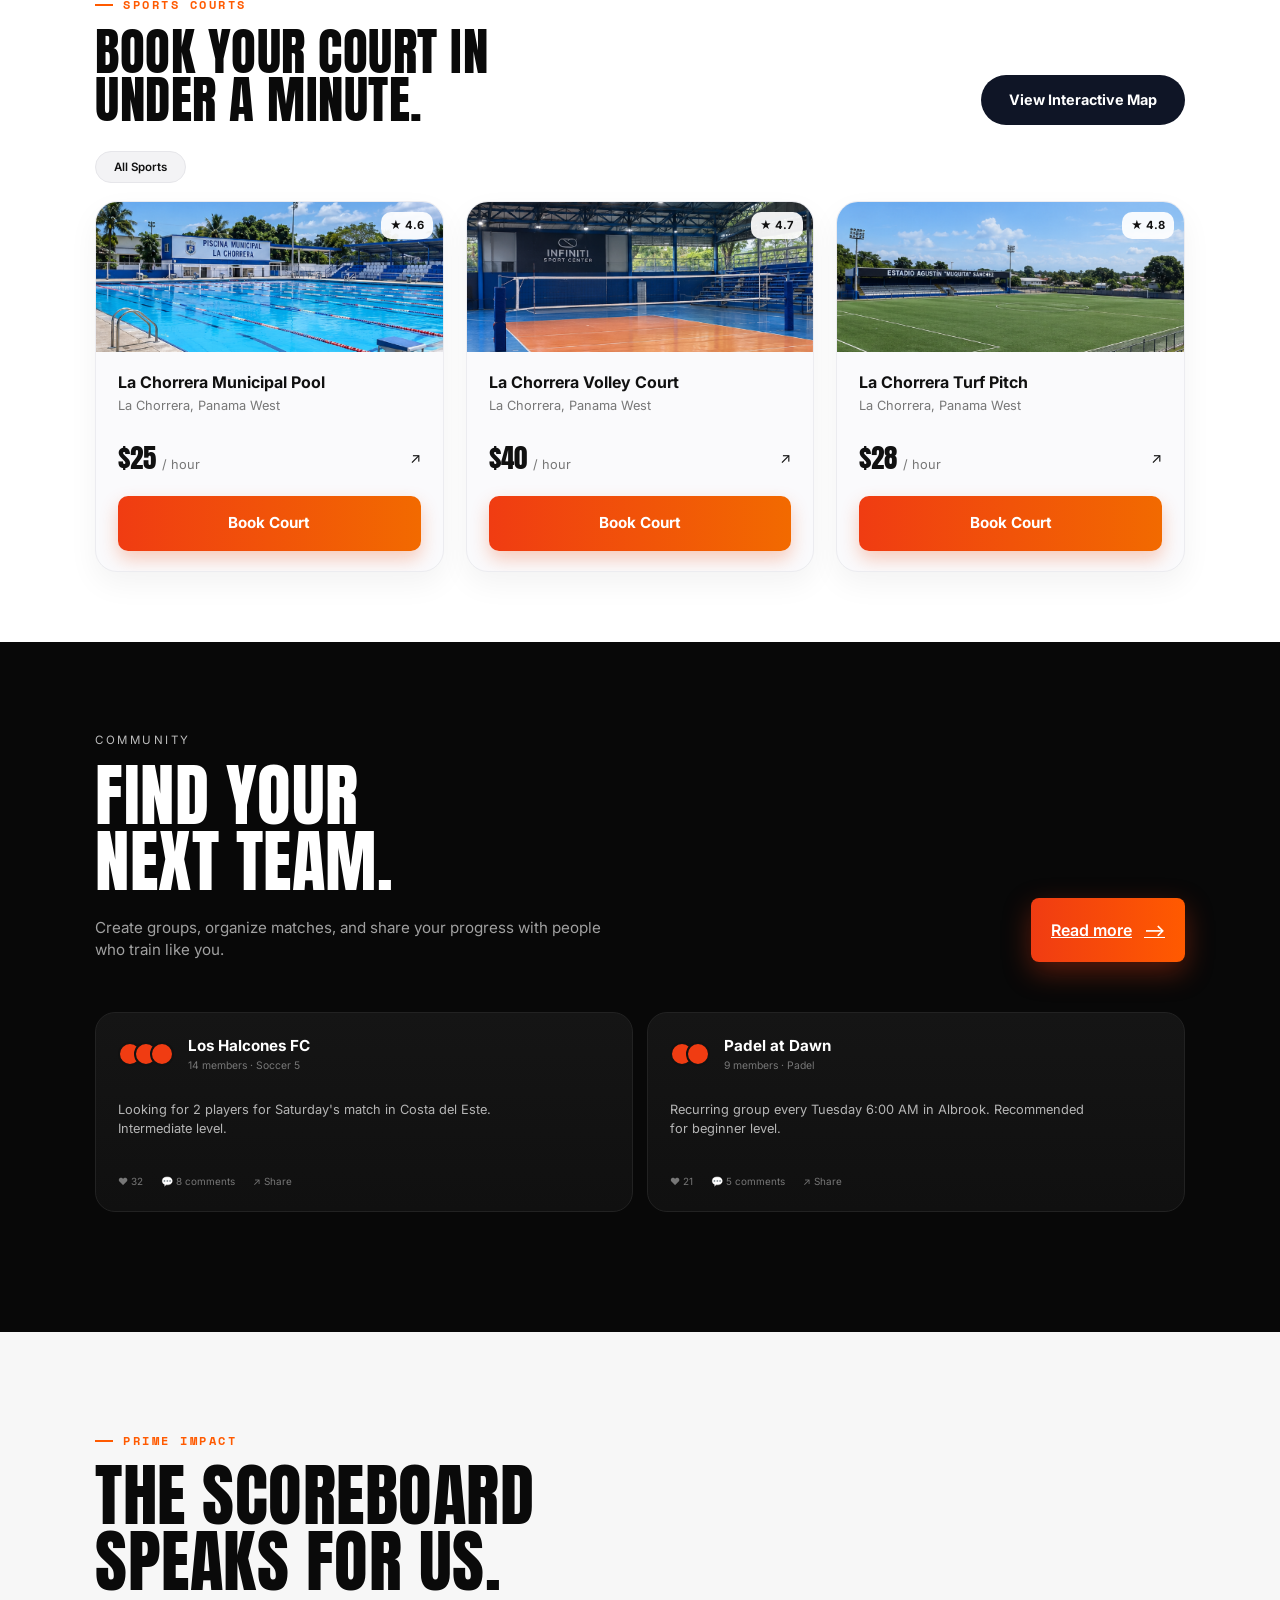
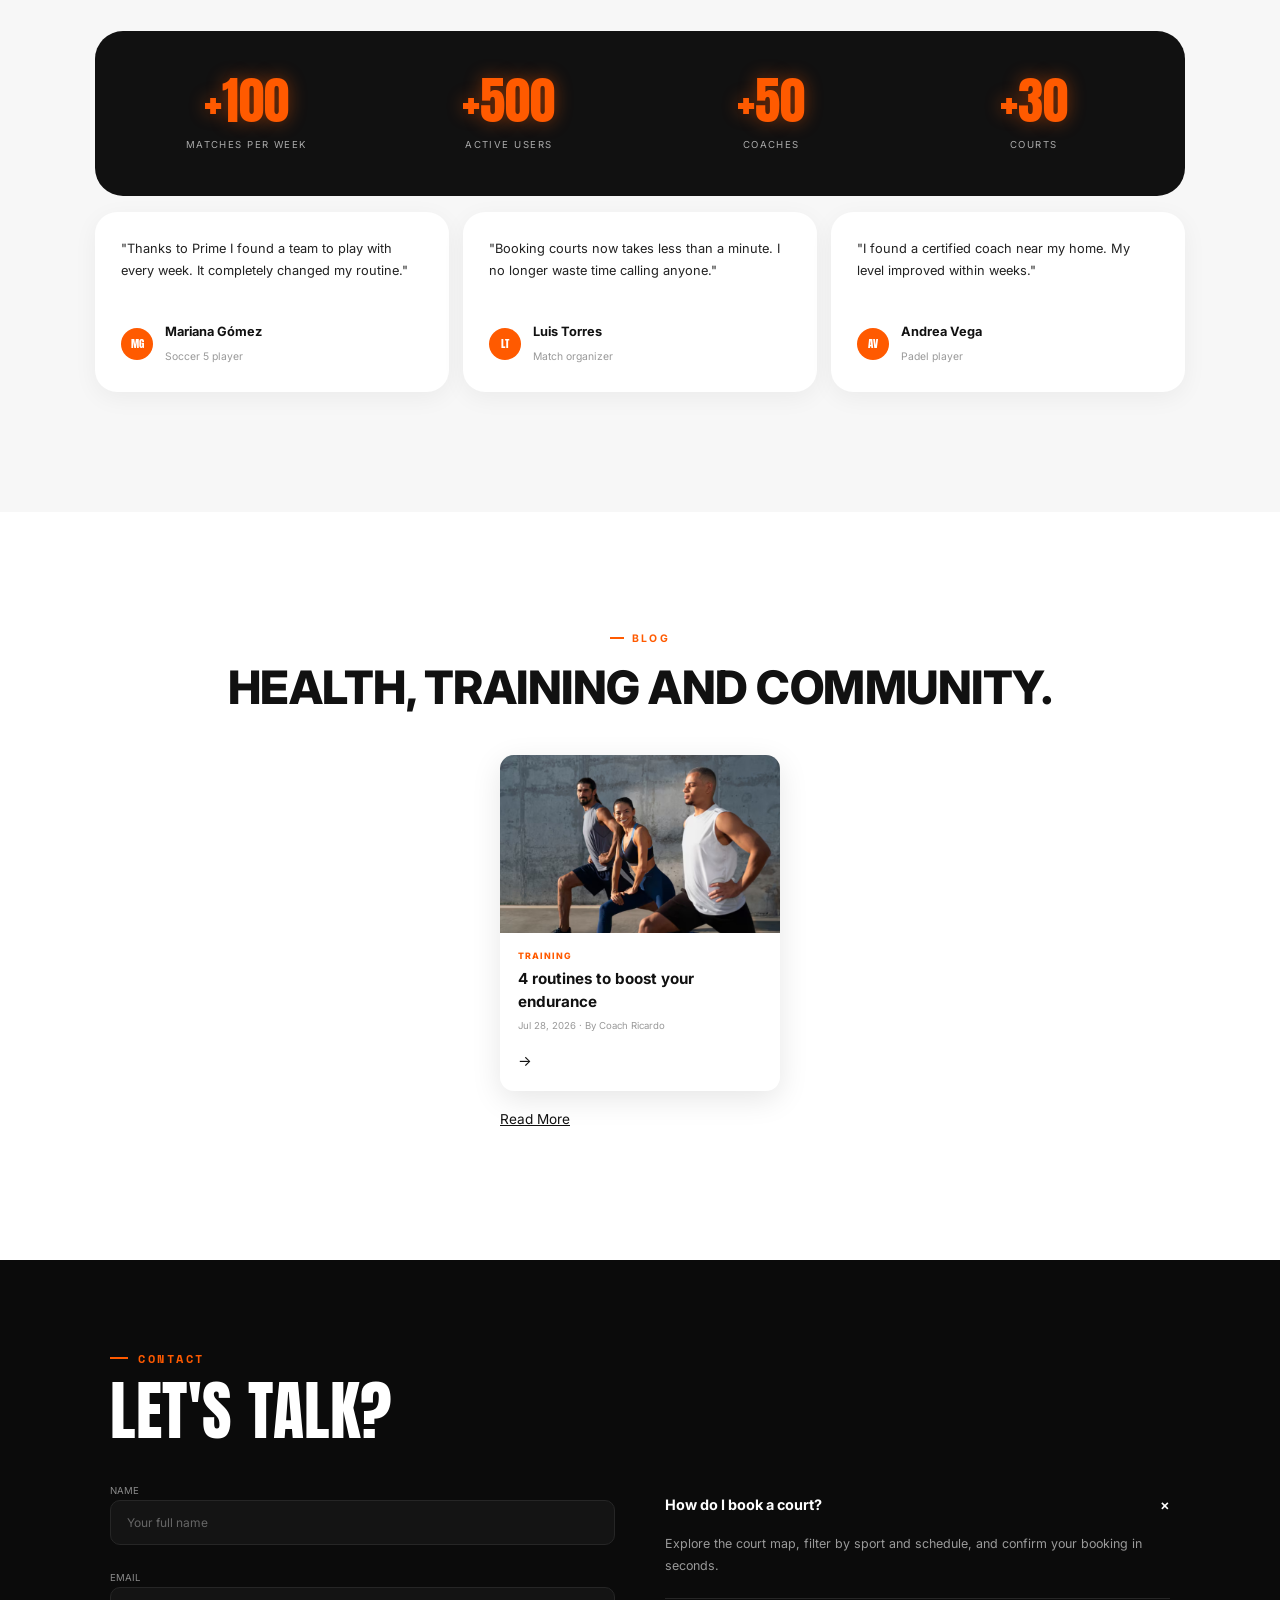
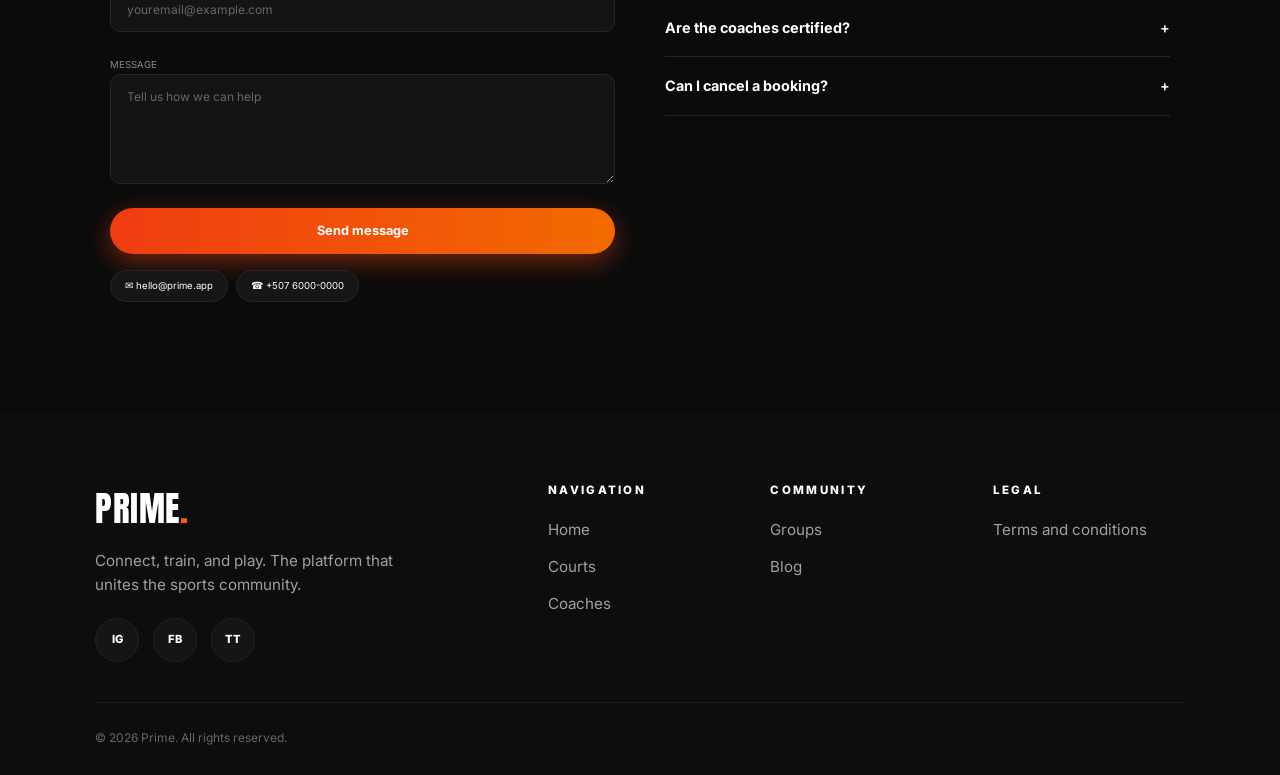
==== commit d5936820: "Add files via upload" ====
--- a/Linking.html
+++ b/Linking.html
@@ -14,7 +14,7 @@
   <!-- ===================== NAVBAR ===================== -->
   <header class="navbar">
     <a href="#home" class="brand">
-      <img src="images/logo.png" alt="" class="brand-icon">
+      <img src="logo.jpg" alt="" class="brand-icon">
       <span>PRIME</span>
     </a>
     <nav class="nav-menu">
@@ -124,7 +124,7 @@
 
             <article class="court-card">
               <div class="court-photo">
-                <img src="images/pool.jpg" alt="La Chorrera Municipal Pool">
+                <img src="pool.jpg" alt="La Chorrera Municipal Pool">
                 <span class="rating">★ 4.6</span>
               </div>
               <div class="court-body">
@@ -140,7 +140,7 @@
 
             <article class="court-card">
               <div class="court-photo">
-                <img src="images/volley.jpg" alt="La Chorrera Volley Court">
+                <img src="volley.jpg" alt="La Chorrera Volley Court">
                 <span class="rating">★ 4.7</span>
               </div>
               <div class="court-body">
@@ -156,7 +156,7 @@
 
             <article class="court-card">
               <div class="court-photo">
-                <img src="images/turf.jpg" alt="La Chorrera Turf Pitch">
+                <img src="soccer.jpg" alt="La Chorrera Turf Pitch">
                 <span class="rating">★ 4.8</span>
               </div>
               <div class="court-body">
@@ -257,7 +257,7 @@
         <h2 class="blog-title">HEALTH, TRAINING AND COMMUNITY.</h2>
 
         <article class="post-card">
-          <img src="images/blog-training.jpg" alt="Three athletes doing lunges outdoors">
+          <img src="People.jpg" alt="Three athletes doing lunges outdoors">
           <div class="post-body">
             <p class="tag">TRAINING</p>
             <h3>4 routines to boost your endurance</h3>
